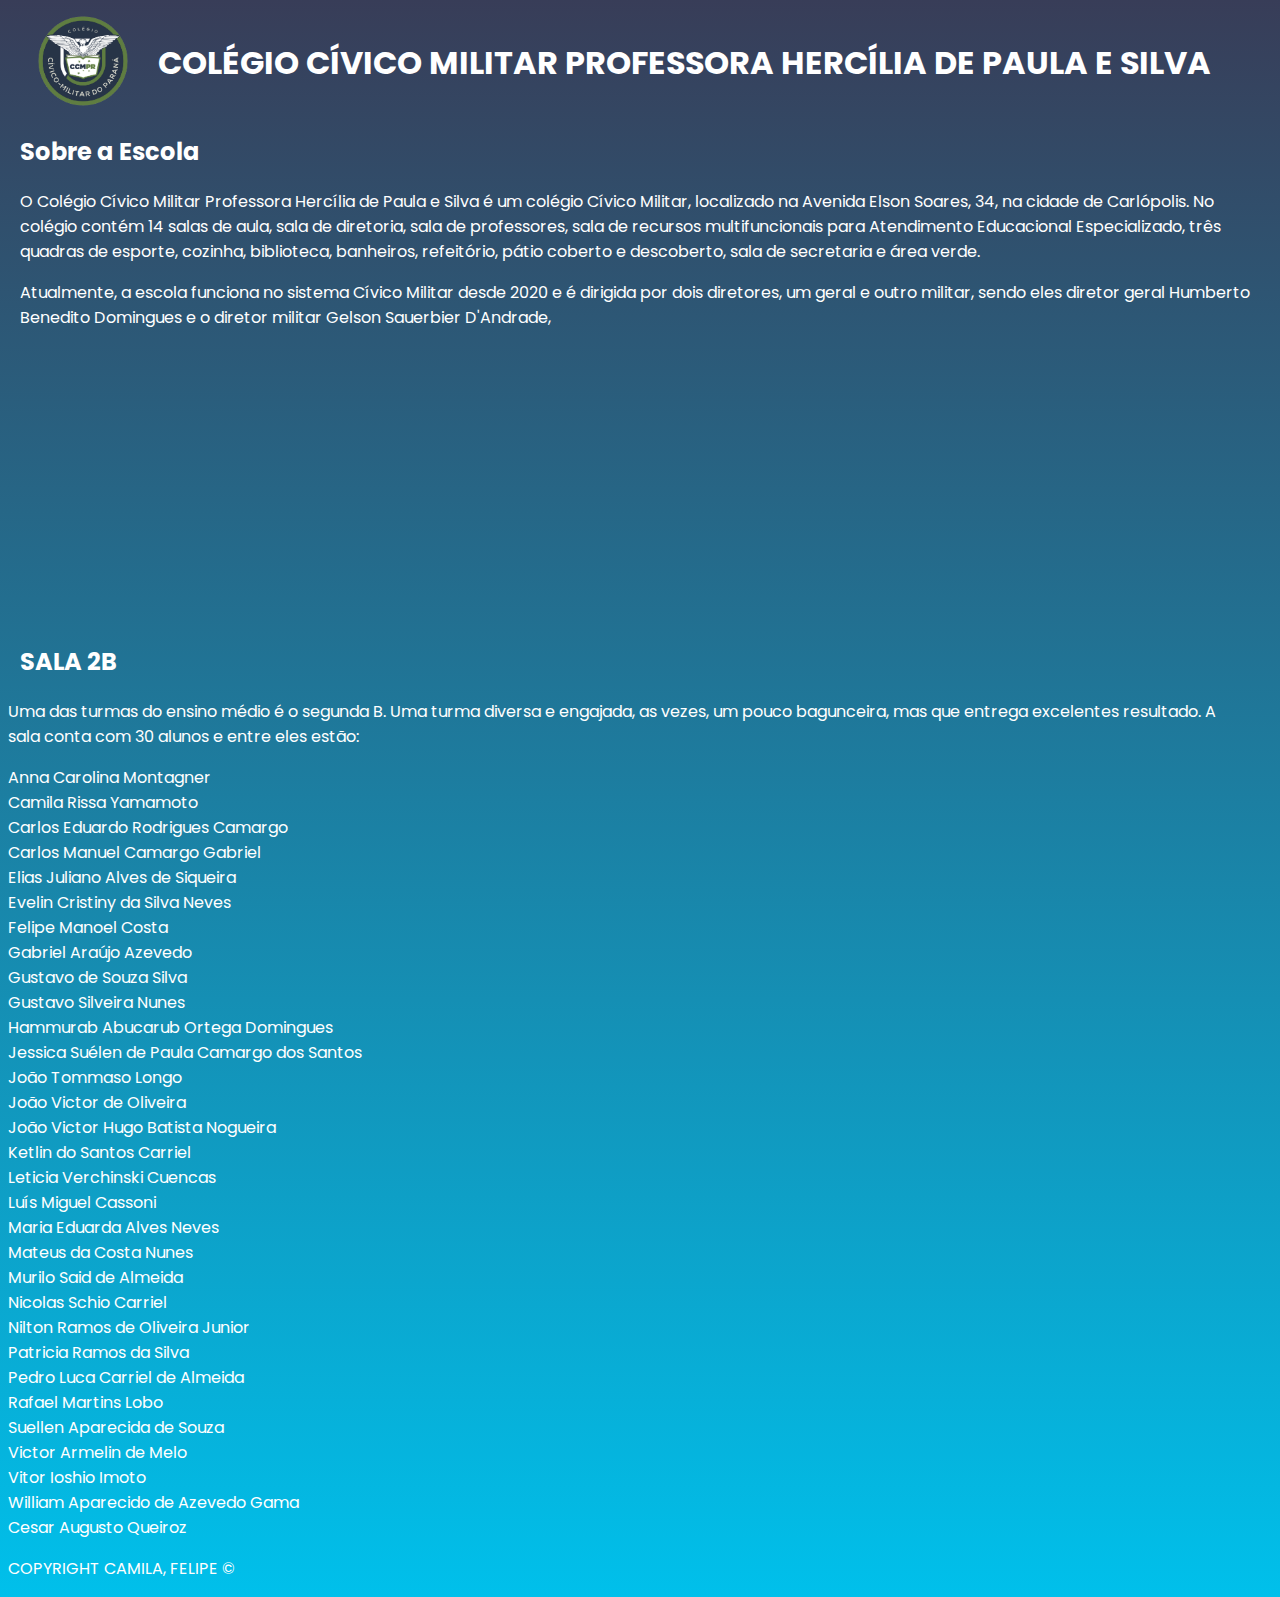
==== Site Escola 02/index.html @ 6de72a84 "Add files via upload" ====
<!DOCTYPE html>
<html lang="pt-br">

<head>
    <meta charset="UTF-8">
    <meta http-equiv="X-UA-Compatible" content="IE=edge">
    <meta name="viewport" content="width=device-width, initial-scale=1.0">
    <title>Site Principal</title>
    <link rel="stylesheet" href="style.css">
    <link rel="preconnect" href="https://fonts.googleapis.com">
    <link rel="preconnect" href="https://fonts.gstatic.com" crossorigin>
    <link href="https://fonts.googleapis.com/css2?family=Poppins:wght@700&display=swap" rel="stylesheet">

</head>

<body>
    <header>
        <img src="imagens/brasaoccm.png" alt="Professora Ensinando" class="escola-imagem">
        <h1 class="titulo-principal">COLÉGIO CÍVICO MILITAR PROFESSORA HERCÍLIA DE PAULA E SILVA</h1>
    </header>
    <main>
        <img src="imagens/14b75f3c-77cb-4187-9b90-cb46e35f03c5.jpeg" alt="" class="frenteescola">
        <div class="">

        </div>
        <div class="texto-sobre">
            <h2 class="escola-titulo">Sobre a Escola</h2>
            <p class="escola-texto-um">O Colégio Cívico Militar Professora Hercília de Paula e Silva é um colégio Cívico
                Militar, localizado na Avenida Elson Soares, 34, na cidade de Carlópolis.
                No colégio contém 14 salas de aula, sala de diretoria, sala de professores, sala de recursos
                multifuncionais para Atendimento Educacional Especializado, três quadras de esporte, cozinha,
                biblioteca, banheiros, refeitório, pátio coberto e descoberto, sala de secretaria e área verde. </p>
                <p class="escola-texto-dois">Atualmente, a escola funciona no sistema Cívico Militar desde 2020 e é dirigida por dois diretores, um geral e outro militar, sendo eles diretor geral Humberto Benedito Domingues e o diretor militar Gelson Sauerbier D'Andrade, </p>
        </div>
        <div class="nome-alunos">
            <img src="imagens/f15aa80b-40d6-4ef8-9ce3-3413d9fb8824 (1).jpeg" alt="" class="fotoalunos">
            <h2>SALA 2B</h2>
            <p class="escola-texto-dois">Uma das turmas do ensino médio é o segunda B. Uma turma diversa e engajada, as
                vezes, um
                pouco bagunceira, mas que entrega excelentes resultado. A sala conta com 30 alunos e entre eles estão:
            <li>Anna Carolina Montagner</li>
            <li>Camila Rissa Yamamoto</li>
            <li>Carlos Eduardo Rodrigues Camargo</li>
            <li>Carlos Manuel Camargo Gabriel</li>
            <li>Elias Juliano Alves de Siqueira</li>
            <li>Evelin Cristiny da Silva Neves</li>
            <li>Felipe Manoel Costa</li>
            <li>Gabriel Araújo Azevedo</li>
            <li>Gustavo de Souza Silva</li>
            <li>Gustavo Silveira Nunes</li>
            <li>Hammurab Abucarub Ortega Domingues</li>
            <li>Jessica Suélen de Paula Camargo dos Santos</li>
            <li>João Tommaso Longo</li>
            <li>João Victor de Oliveira</li>
            <li>João Victor Hugo Batista Nogueira</li>
            <li>Ketlin do Santos Carriel</li>
            <li>Leticia Verchinski Cuencas</li>
            <li>Luís Miguel Cassoni</li>
            <li>Maria Eduarda Alves Neves</li>

            <li>Mateus da Costa Nunes</li>
            <li>Murilo Said de Almeida</li>
            <li>Nicolas Schio Carriel</li>
            <li>Nilton Ramos de Oliveira Junior</li>
            <li>Patricia Ramos da Silva</li>
            <li>Pedro Luca Carriel de Almeida</li>
            <li>Rafael Martins Lobo</li>
            <li>Suellen Aparecida de Souza</li>
            <li>Victor Armelin de Melo</li>

            <li>Vitor Ioshio Imoto</li>
            <li>William Aparecido de Azevedo Gama</li>
            <li>Cesar Augusto Queiroz</li>
            </p>
        </div>
    </main>

    <footer>
        <p>COPYRIGHT CAMILA, FELIPE ©</p>
    </footer>
</body>

</html>
---- Site Escola 02/style.css ----
body {
    background-image: linear-gradient(#383D58, #00c0eb);
    color: white;
    font-family: 'Poppins', sans-serif;

}
header {
    display: flex;
}

.escola-imagem{
    width: 150px;
    height: auto;
} 

.titulo-principal {
    padding: 10px 0 0 0;
}

.frenteescola {
    height: 500px;
    float: left;
    border: transparent thin solid;
    padding: 5px;
}

.escola-texto-um {
    
}

.texto-sobre {
    
}

footer {
    text-align: left;
}

.fotoalunos{
    height: 400px;
    float: right;
    padding: 10px;
    border: transparent thin solid
}

.nome-alunos {
    padding: 22% 0 0 0;
}
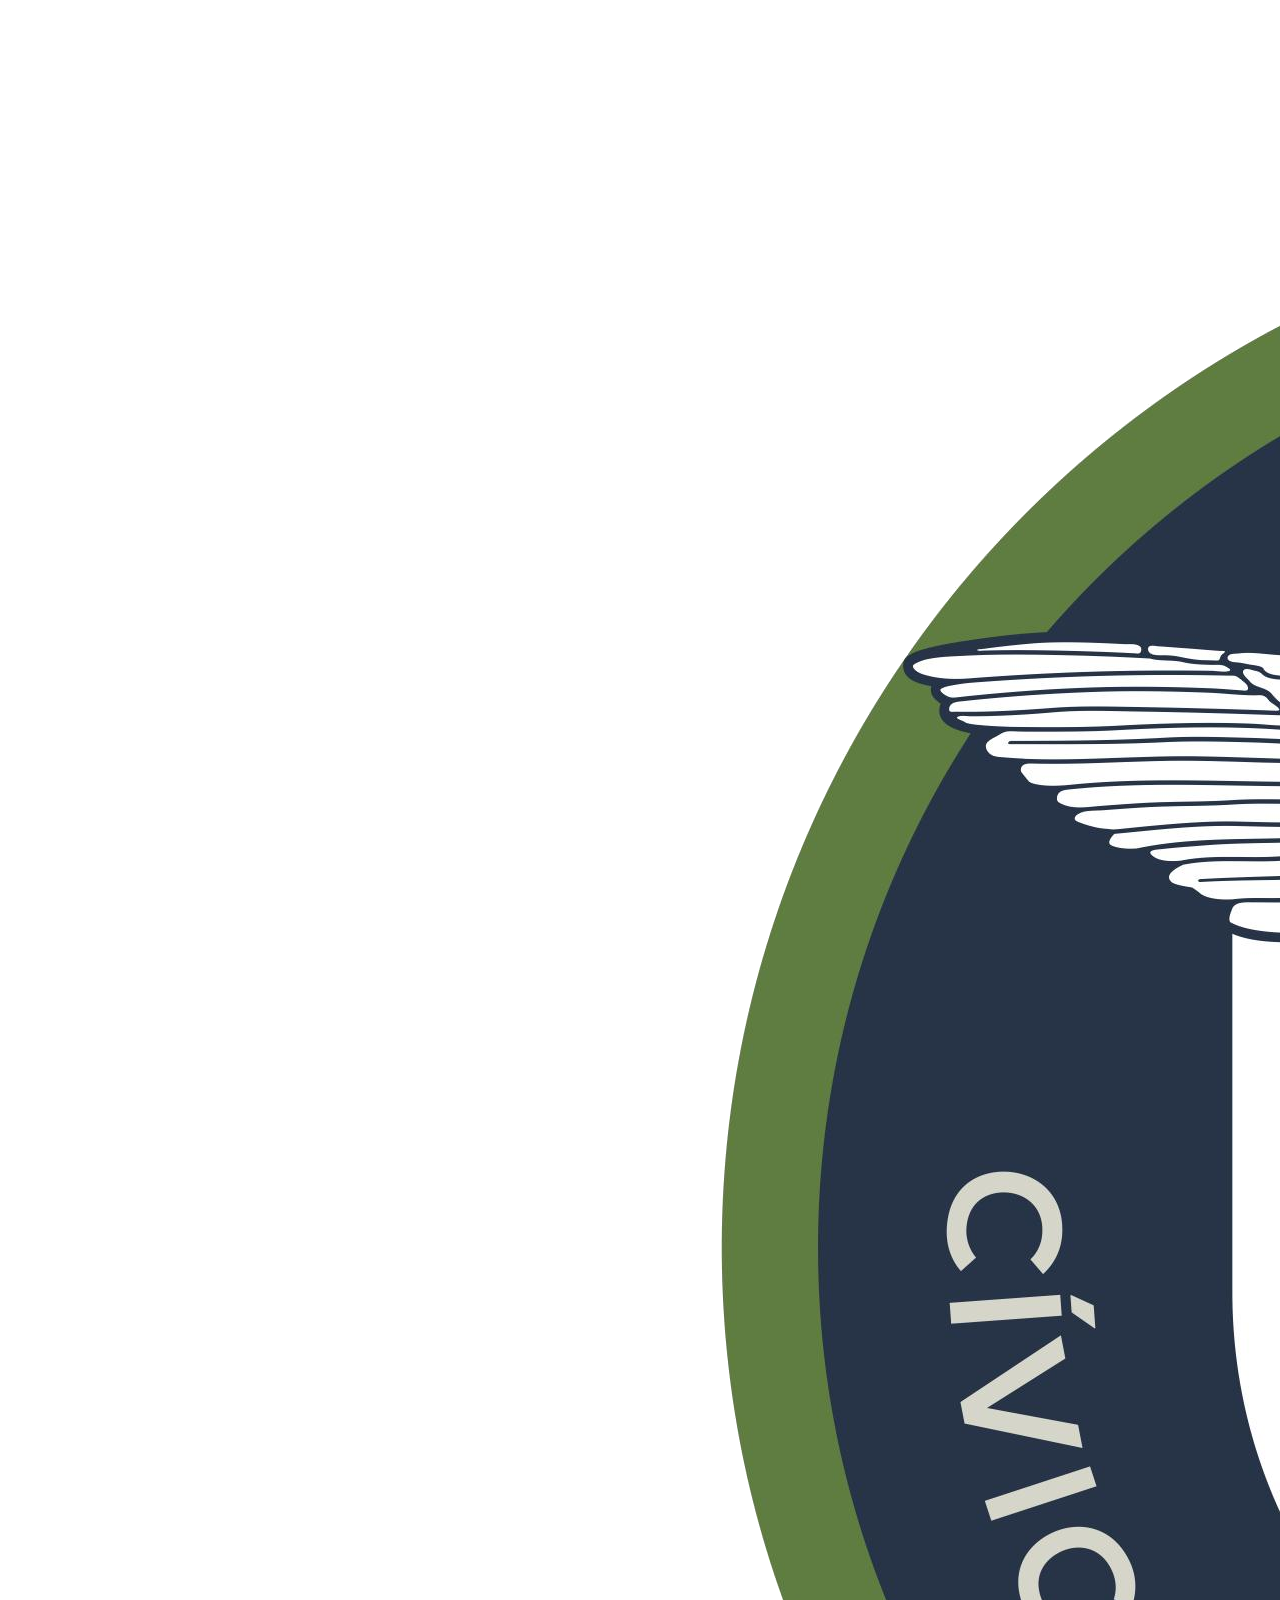
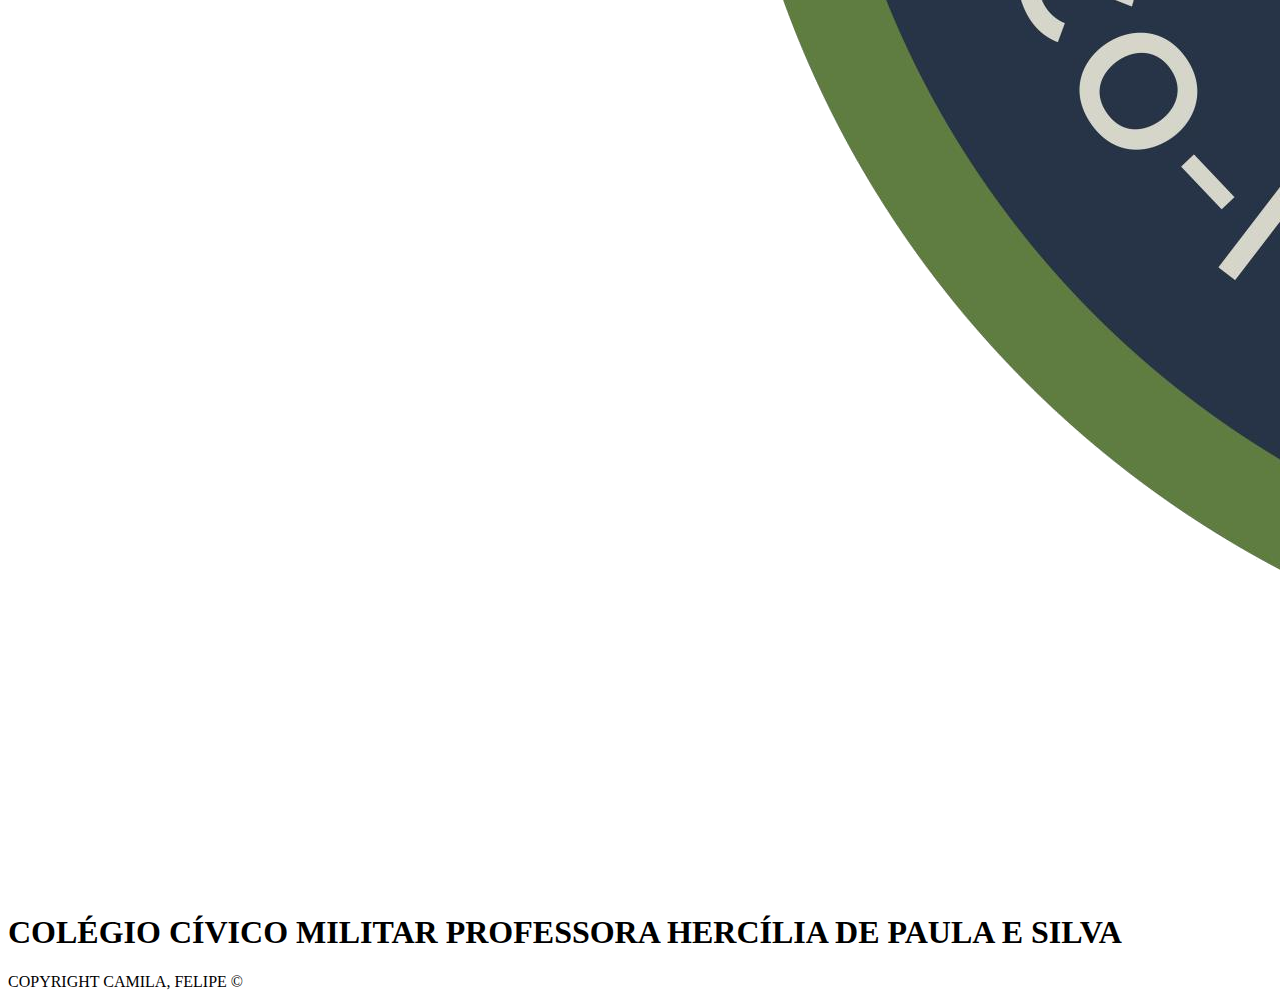
==== commit 6bcddaa5: "organizei o site, e coloquei galeria no inicio" ====
--- a/Site Escola 02/index.html
+++ b/Site Escola 02/index.html
@@ -18,62 +18,7 @@
         <img src="imagens/brasaoccm.png" alt="Professora Ensinando" class="escola-imagem">
         <h1 class="titulo-principal">COLÉGIO CÍVICO MILITAR PROFESSORA HERCÍLIA DE PAULA E SILVA</h1>
     </header>
-    <main>
-        <img src="imagens/14b75f3c-77cb-4187-9b90-cb46e35f03c5.jpeg" alt="" class="frenteescola">
-        <div class="">
-
-        </div>
-        <div class="texto-sobre">
-            <h2 class="escola-titulo">Sobre a Escola</h2>
-            <p class="escola-texto-um">O Colégio Cívico Militar Professora Hercília de Paula e Silva é um colégio Cívico
-                Militar, localizado na Avenida Elson Soares, 34, na cidade de Carlópolis.
-                No colégio contém 14 salas de aula, sala de diretoria, sala de professores, sala de recursos
-                multifuncionais para Atendimento Educacional Especializado, três quadras de esporte, cozinha,
-                biblioteca, banheiros, refeitório, pátio coberto e descoberto, sala de secretaria e área verde. </p>
-                <p class="escola-texto-dois">Atualmente, a escola funciona no sistema Cívico Militar desde 2020 e é dirigida por dois diretores, um geral e outro militar, sendo eles diretor geral Humberto Benedito Domingues e o diretor militar Gelson Sauerbier D'Andrade, </p>
-        </div>
-        <div class="nome-alunos">
-            <img src="imagens/f15aa80b-40d6-4ef8-9ce3-3413d9fb8824 (1).jpeg" alt="" class="fotoalunos">
-            <h2>SALA 2B</h2>
-            <p class="escola-texto-dois">Uma das turmas do ensino médio é o segunda B. Uma turma diversa e engajada, as
-                vezes, um
-                pouco bagunceira, mas que entrega excelentes resultado. A sala conta com 30 alunos e entre eles estão:
-            <li>Anna Carolina Montagner</li>
-            <li>Camila Rissa Yamamoto</li>
-            <li>Carlos Eduardo Rodrigues Camargo</li>
-            <li>Carlos Manuel Camargo Gabriel</li>
-            <li>Elias Juliano Alves de Siqueira</li>
-            <li>Evelin Cristiny da Silva Neves</li>
-            <li>Felipe Manoel Costa</li>
-            <li>Gabriel Araújo Azevedo</li>
-            <li>Gustavo de Souza Silva</li>
-            <li>Gustavo Silveira Nunes</li>
-            <li>Hammurab Abucarub Ortega Domingues</li>
-            <li>Jessica Suélen de Paula Camargo dos Santos</li>
-            <li>João Tommaso Longo</li>
-            <li>João Victor de Oliveira</li>
-            <li>João Victor Hugo Batista Nogueira</li>
-            <li>Ketlin do Santos Carriel</li>
-            <li>Leticia Verchinski Cuencas</li>
-            <li>Luís Miguel Cassoni</li>
-            <li>Maria Eduarda Alves Neves</li>
-
-            <li>Mateus da Costa Nunes</li>
-            <li>Murilo Said de Almeida</li>
-            <li>Nicolas Schio Carriel</li>
-            <li>Nilton Ramos de Oliveira Junior</li>
-            <li>Patricia Ramos da Silva</li>
-            <li>Pedro Luca Carriel de Almeida</li>
-            <li>Rafael Martins Lobo</li>
-            <li>Suellen Aparecida de Souza</li>
-            <li>Victor Armelin de Melo</li>
-
-            <li>Vitor Ioshio Imoto</li>
-            <li>William Aparecido de Azevedo Gama</li>
-            <li>Cesar Augusto Queiroz</li>
-            </p>
-        </div>
-    </main>
+    
 
     <footer>
         <p>COPYRIGHT CAMILA, FELIPE ©</p>
--- a/Site Escola 02/style.css
+++ b/Site Escola 02/style.css
@@ -1,23 +1,5 @@
-body {
-    background-image: linear-gradient(#383D58, #00c0eb);
-    color: white;
-    font-family: 'Poppins', sans-serif;
 
-}
-header {
-    display: flex;
-}
-
-.escola-imagem{
-    width: 150px;
-    height: auto;
-} 
-
-.titulo-principal {
-    padding: 10px 0 0 0;
-}
-
-.frenteescola {
+.frente-escola {
     height: 500px;
     float: left;
     border: transparent thin solid;
@@ -32,9 +14,7 @@
     
 }
 
-footer {
-    text-align: left;
-}
+
 
 .fotoalunos{
     height: 400px;
